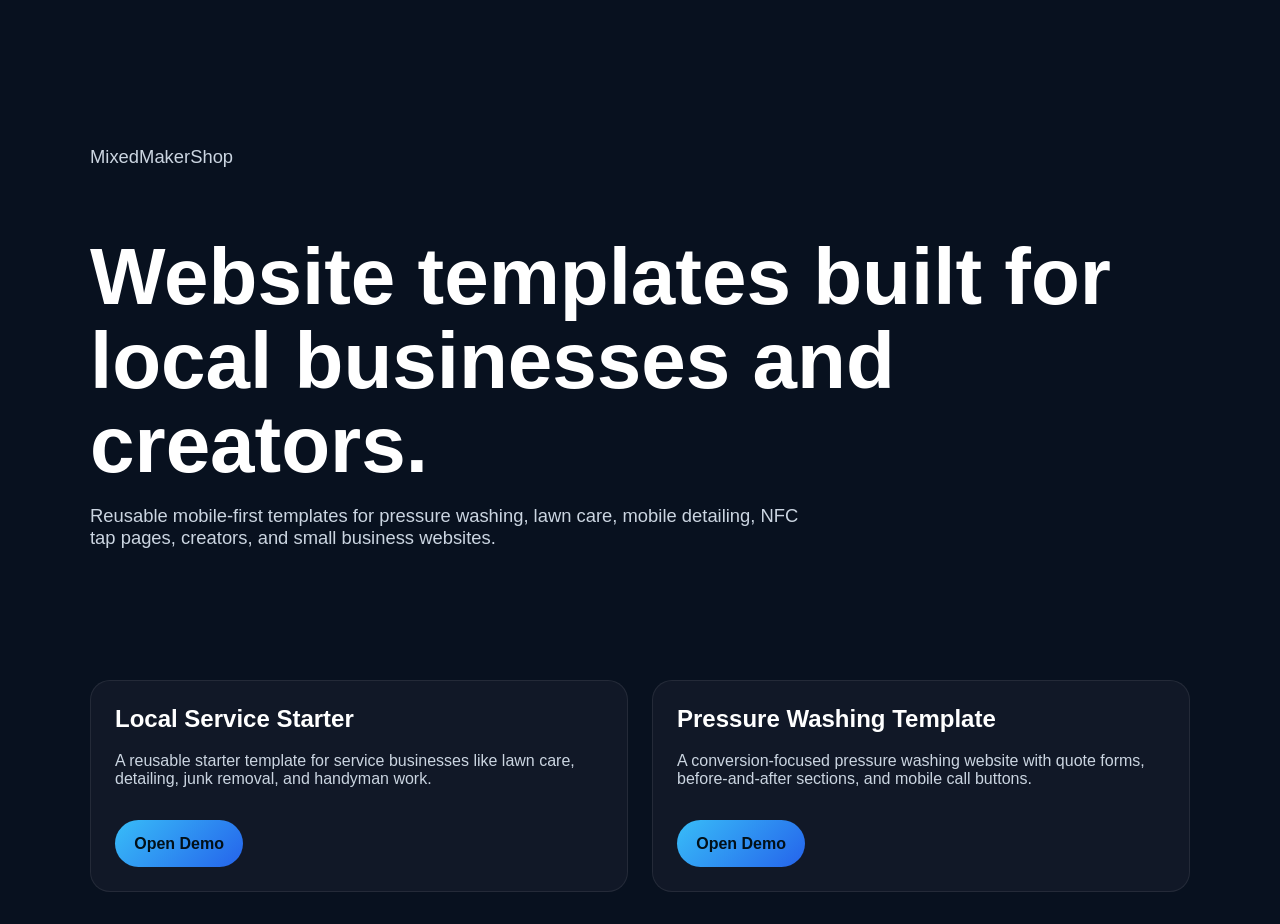
==== index.html @ 381acd7a "Add template storefront homepage" ====
<!doctype html>
<html lang="en">
<head>
  <meta charset="utf-8" />
  <meta name="viewport" content="width=device-width, initial-scale=1" />
  <title>MixedMakerShop Templates</title>
  <meta name="description" content="Website templates, landing pages, and digital business tools for local businesses and creators." />
  <style>
    body {
      margin: 0;
      font-family: -apple-system, BlinkMacSystemFont, 'Segoe UI', sans-serif;
      background: #08111f;
      color: white;
    }

    .container {
      max-width: 1100px;
      margin: 0 auto;
      padding: 2rem;
    }

    .hero {
      padding: 6rem 0 4rem;
    }

    h1 {
      font-size: clamp(3rem, 7vw, 5rem);
      line-height: 1.05;
      margin-bottom: 1rem;
    }

    .hero p {
      color: #cbd5e1;
      max-width: 720px;
      font-size: 1.15rem;
    }

    .template-grid {
      display: grid;
      grid-template-columns: repeat(auto-fit,minmax(280px,1fr));
      gap: 1.5rem;
      margin-top: 3rem;
    }

    .template-card {
      background: #111827;
      border-radius: 20px;
      padding: 1.5rem;
      border: 1px solid rgba(255,255,255,0.08);
    }

    .template-card h2 {
      margin-top: 0;
    }

    .template-card p {
      color: #cbd5e1;
    }

    .button {
      display: inline-block;
      margin-top: 1rem;
      padding: 0.9rem 1.2rem;
      border-radius: 999px;
      text-decoration: none;
      font-weight: 700;
      background: linear-gradient(135deg,#38bdf8,#2563eb);
      color: #021018;
    }
  </style>
</head>
<body>
  <main class="container">
    <section class="hero">
      <p>MixedMakerShop</p>
      <h1>Website templates built for local businesses and creators.</h1>
      <p>
        Reusable mobile-first templates for pressure washing, lawn care, mobile detailing,
        NFC tap pages, creators, and small business websites.
      </p>
    </section>

    <section>
      <div class="template-grid">
        <article class="template-card">
          <h2>Local Service Starter</h2>
          <p>A reusable starter template for service businesses like lawn care, detailing, junk removal, and handyman work.</p>
          <a class="button" href="templates/local-service-starter/index.html">Open Demo</a>
        </article>

        <article class="template-card">
          <h2>Pressure Washing Template</h2>
          <p>A conversion-focused pressure washing website with quote forms, before-and-after sections, and mobile call buttons.</p>
          <a class="button" href="templates/pressure-washing/index.html">Open Demo</a>
        </article>
      </div>
    </section>
  </main>
</body>
</html>
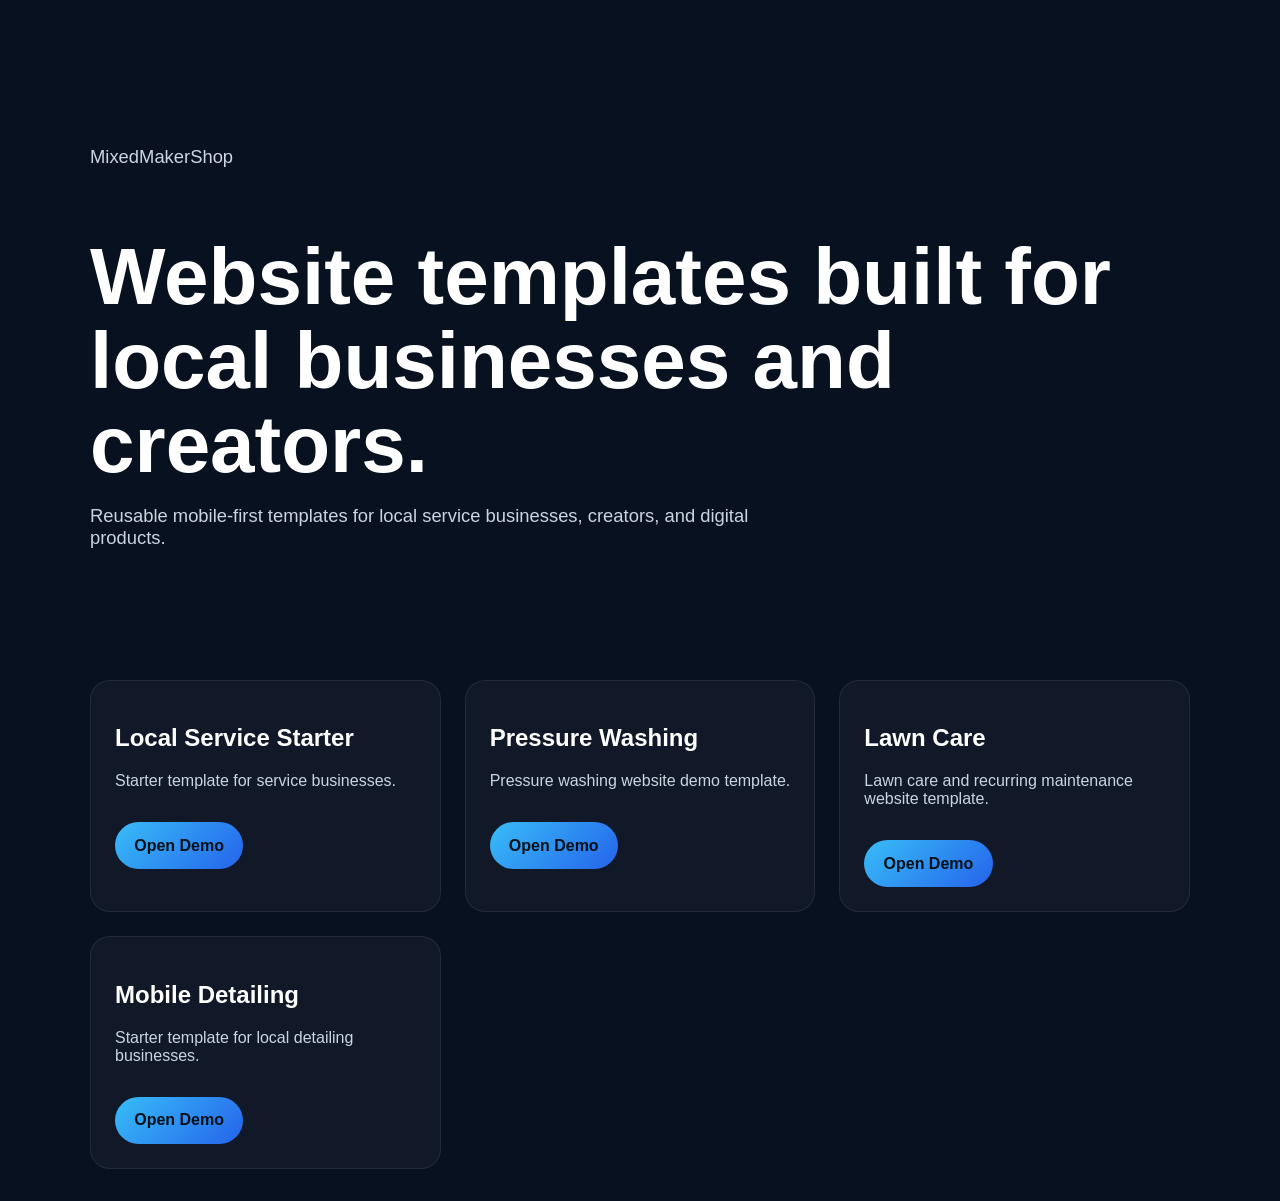
==== commit 892661b0: "Update storefront homepage with lawn care and detailing templates" ====
--- a/index.html
+++ b/index.html
@@ -1,100 +1,29 @@
 <!doctype html>
 <html lang="en">
 <head>
-  <meta charset="utf-8" />
-  <meta name="viewport" content="width=device-width, initial-scale=1" />
-  <title>MixedMakerShop Templates</title>
-  <meta name="description" content="Website templates, landing pages, and digital business tools for local businesses and creators." />
-  <style>
-    body {
-      margin: 0;
-      font-family: -apple-system, BlinkMacSystemFont, 'Segoe UI', sans-serif;
-      background: #08111f;
-      color: white;
-    }
-
-    .container {
-      max-width: 1100px;
-      margin: 0 auto;
-      padding: 2rem;
-    }
-
-    .hero {
-      padding: 6rem 0 4rem;
-    }
-
-    h1 {
-      font-size: clamp(3rem, 7vw, 5rem);
-      line-height: 1.05;
-      margin-bottom: 1rem;
-    }
-
-    .hero p {
-      color: #cbd5e1;
-      max-width: 720px;
-      font-size: 1.15rem;
-    }
-
-    .template-grid {
-      display: grid;
-      grid-template-columns: repeat(auto-fit,minmax(280px,1fr));
-      gap: 1.5rem;
-      margin-top: 3rem;
-    }
-
-    .template-card {
-      background: #111827;
-      border-radius: 20px;
-      padding: 1.5rem;
-      border: 1px solid rgba(255,255,255,0.08);
-    }
-
-    .template-card h2 {
-      margin-top: 0;
-    }
-
-    .template-card p {
-      color: #cbd5e1;
-    }
-
-    .button {
-      display: inline-block;
-      margin-top: 1rem;
-      padding: 0.9rem 1.2rem;
-      border-radius: 999px;
-      text-decoration: none;
-      font-weight: 700;
-      background: linear-gradient(135deg,#38bdf8,#2563eb);
-      color: #021018;
-    }
-  </style>
+<meta charset="utf-8" />
+<meta name="viewport" content="width=device-width, initial-scale=1" />
+<title>MixedMakerShop Templates</title>
+<meta name="description" content="Website templates and digital business tools for local businesses and creators." />
+<style>
+body{margin:0;font-family:-apple-system,BlinkMacSystemFont,'Segoe UI',sans-serif;background:#08111f;color:white}.container{max-width:1100px;margin:0 auto;padding:2rem}.hero{padding:6rem 0 4rem}h1{font-size:clamp(3rem,7vw,5rem);line-height:1.05;margin-bottom:1rem}.hero p{color:#cbd5e1;max-width:720px;font-size:1.15rem}.template-grid{display:grid;grid-template-columns:repeat(auto-fit,minmax(280px,1fr));gap:1.5rem;margin-top:3rem}.template-card{background:#111827;border-radius:20px;padding:1.5rem;border:1px solid rgba(255,255,255,0.08)}.template-card p{color:#cbd5e1}.button{display:inline-block;margin-top:1rem;padding:.9rem 1.2rem;border-radius:999px;text-decoration:none;font-weight:700;background:linear-gradient(135deg,#38bdf8,#2563eb);color:#021018}
+</style>
 </head>
 <body>
-  <main class="container">
-    <section class="hero">
-      <p>MixedMakerShop</p>
-      <h1>Website templates built for local businesses and creators.</h1>
-      <p>
-        Reusable mobile-first templates for pressure washing, lawn care, mobile detailing,
-        NFC tap pages, creators, and small business websites.
-      </p>
-    </section>
-
-    <section>
-      <div class="template-grid">
-        <article class="template-card">
-          <h2>Local Service Starter</h2>
-          <p>A reusable starter template for service businesses like lawn care, detailing, junk removal, and handyman work.</p>
-          <a class="button" href="templates/local-service-starter/index.html">Open Demo</a>
-        </article>
-
-        <article class="template-card">
-          <h2>Pressure Washing Template</h2>
-          <p>A conversion-focused pressure washing website with quote forms, before-and-after sections, and mobile call buttons.</p>
-          <a class="button" href="templates/pressure-washing/index.html">Open Demo</a>
-        </article>
-      </div>
-    </section>
-  </main>
+<main class="container">
+<section class="hero">
+<p>MixedMakerShop</p>
+<h1>Website templates built for local businesses and creators.</h1>
+<p>Reusable mobile-first templates for local service businesses, creators, and digital products.</p>
+</section>
+<section>
+<div class="template-grid">
+<article class="template-card"><h2>Local Service Starter</h2><p>Starter template for service businesses.</p><a class="button" href="templates/local-service-starter/index.html">Open Demo</a></article>
+<article class="template-card"><h2>Pressure Washing</h2><p>Pressure washing website demo template.</p><a class="button" href="templates/pressure-washing/index.html">Open Demo</a></article>
+<article class="template-card"><h2>Lawn Care</h2><p>Lawn care and recurring maintenance website template.</p><a class="button" href="templates/lawn-care/index.html">Open Demo</a></article>
+<article class="template-card"><h2>Mobile Detailing</h2><p>Starter template for local detailing businesses.</p><a class="button" href="templates/mobile-detailing/index.html">Open Demo</a></article>
+</div>
+</section>
+</main>
 </body>
 </html>
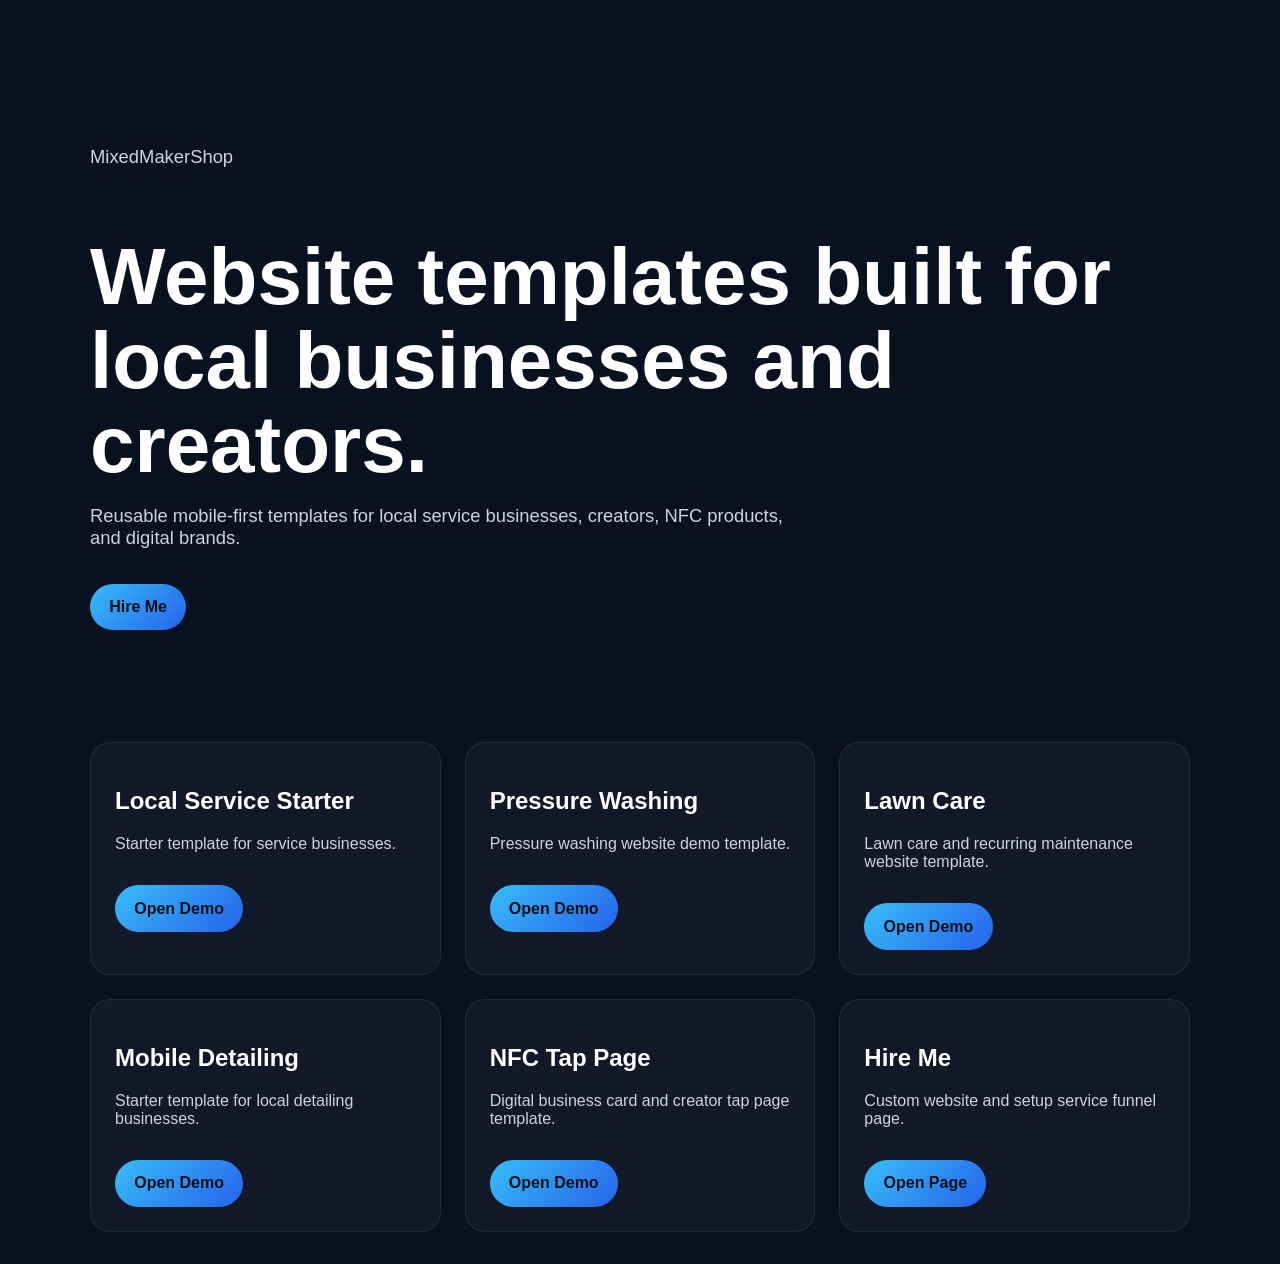
==== commit a4205f32: "Update homepage with NFC and Hire Me pages" ====
--- a/index.html
+++ b/index.html
@@ -14,7 +14,8 @@
 <section class="hero">
 <p>MixedMakerShop</p>
 <h1>Website templates built for local businesses and creators.</h1>
-<p>Reusable mobile-first templates for local service businesses, creators, and digital products.</p>
+<p>Reusable mobile-first templates for local service businesses, creators, NFC products, and digital brands.</p>
+<a class="button" href="hire-me/index.html">Hire Me</a>
 </section>
 <section>
 <div class="template-grid">
@@ -22,6 +23,8 @@
 <article class="template-card"><h2>Pressure Washing</h2><p>Pressure washing website demo template.</p><a class="button" href="templates/pressure-washing/index.html">Open Demo</a></article>
 <article class="template-card"><h2>Lawn Care</h2><p>Lawn care and recurring maintenance website template.</p><a class="button" href="templates/lawn-care/index.html">Open Demo</a></article>
 <article class="template-card"><h2>Mobile Detailing</h2><p>Starter template for local detailing businesses.</p><a class="button" href="templates/mobile-detailing/index.html">Open Demo</a></article>
+<article class="template-card"><h2>NFC Tap Page</h2><p>Digital business card and creator tap page template.</p><a class="button" href="templates/nfc-tap-page/index.html">Open Demo</a></article>
+<article class="template-card"><h2>Hire Me</h2><p>Custom website and setup service funnel page.</p><a class="button" href="hire-me/index.html">Open Page</a></article>
 </div>
 </section>
 </main>
